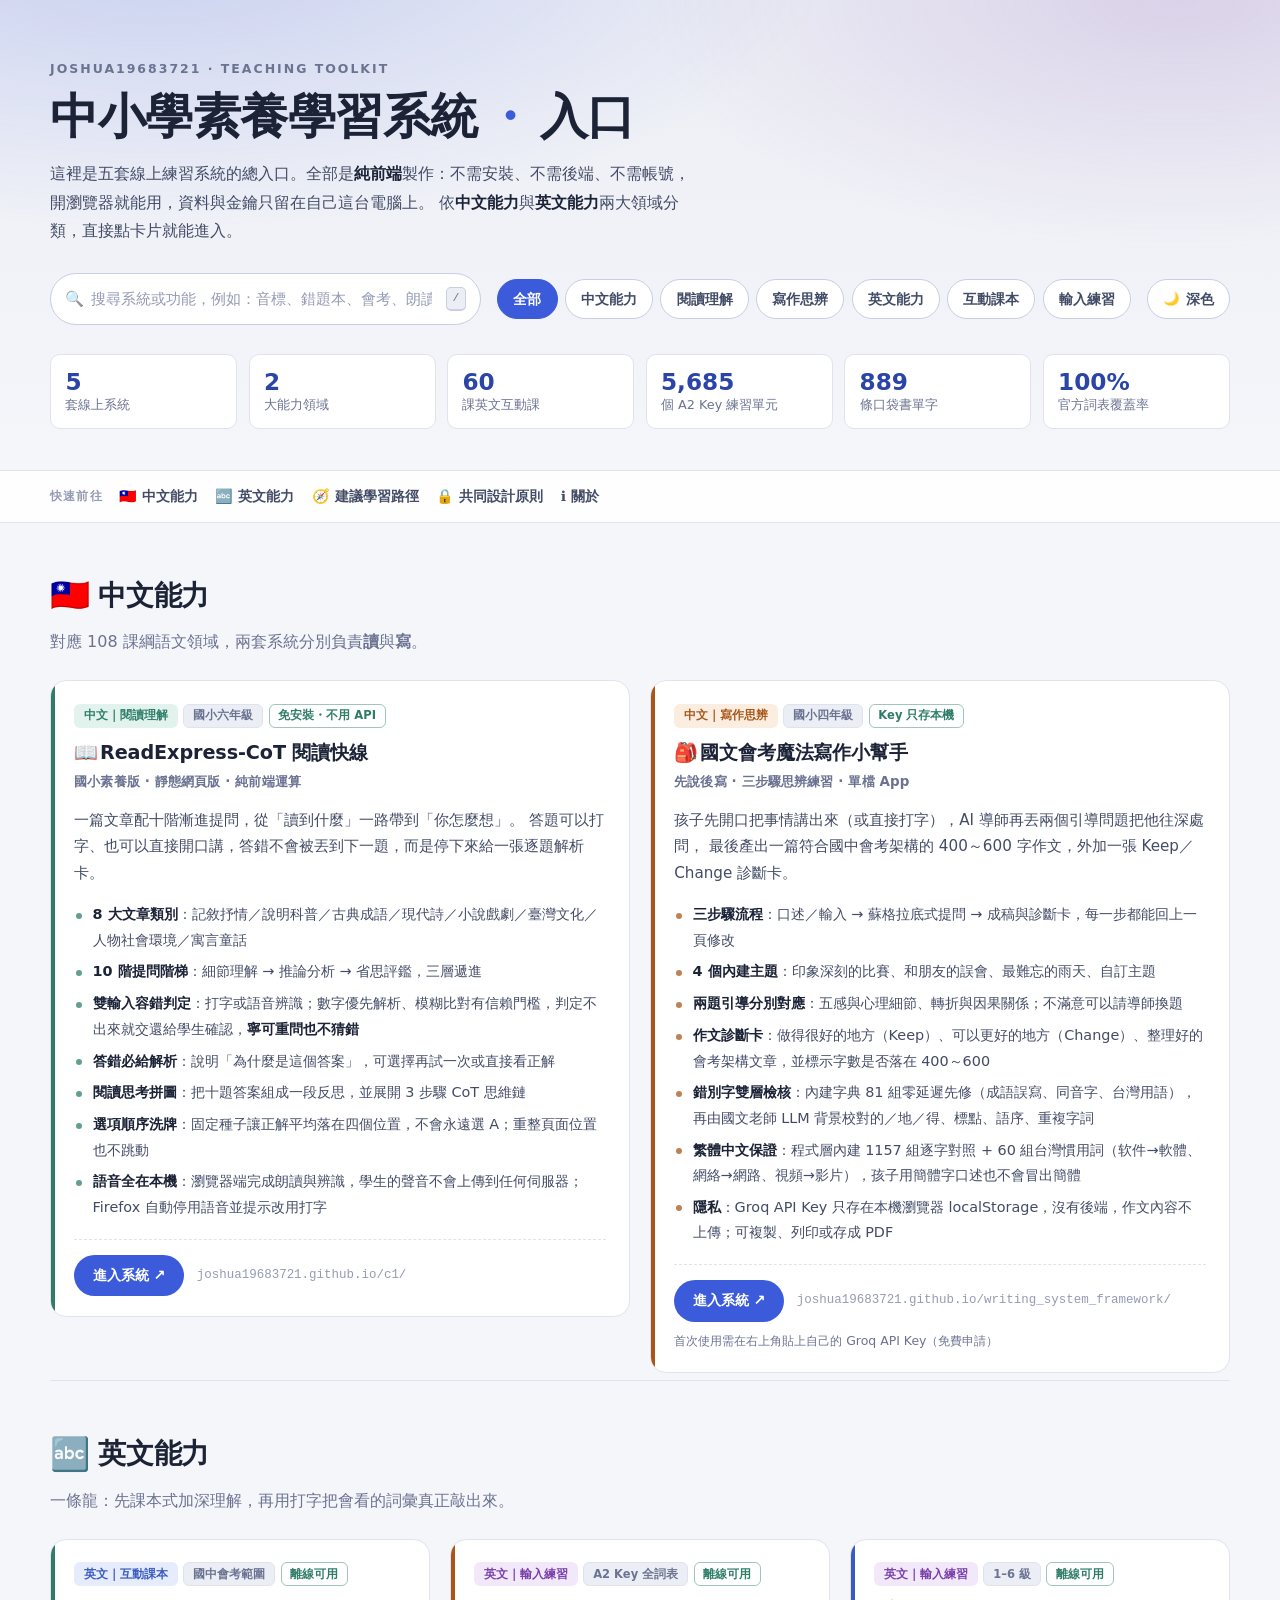
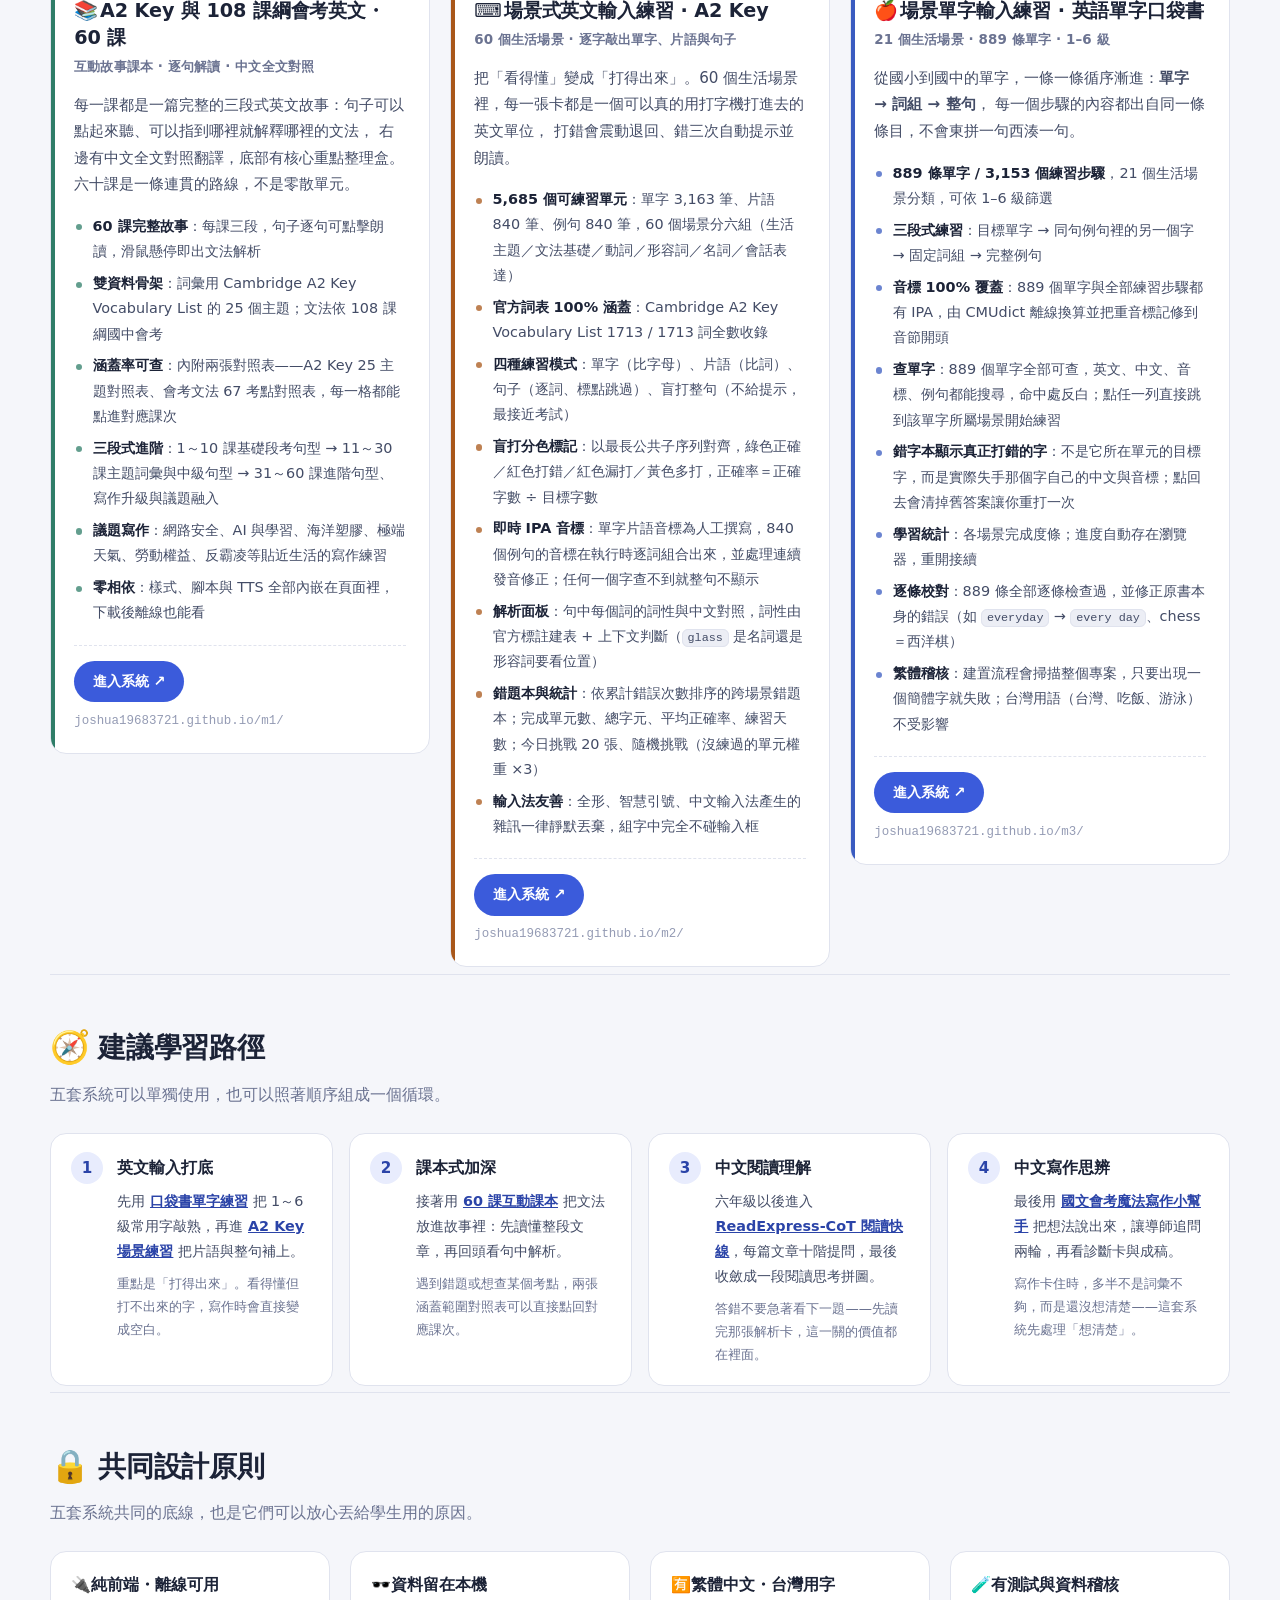
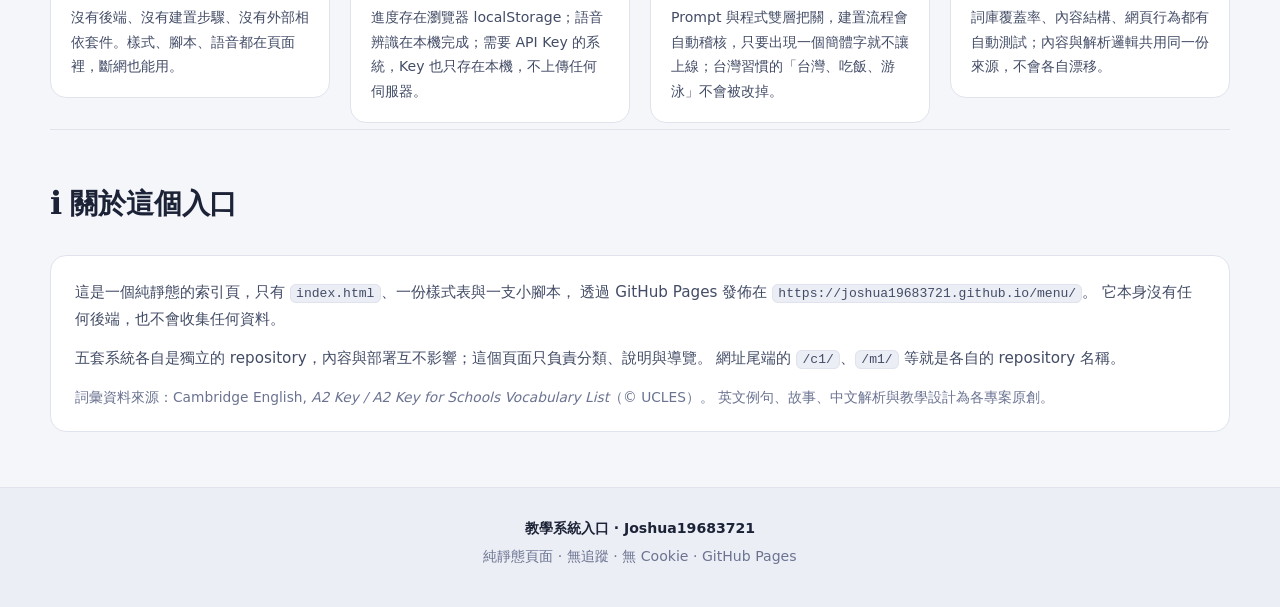
==== index.html @ 11053e5a "feat: 教學系統入口網站 把五套線上練習系統分門別類收進一個純靜態入口頁：  - 中文能力：ReadExpress-CoT 閱讀快線（c1）、國文會考魔法寫作小幫手（writing_system_" ====
<!doctype html>
<html lang="zh-Hant">
<head>
<meta charset="utf-8">
<meta name="viewport" content="width=device-width, initial-scale=1">
<title>教學系統入口｜中文閱讀・寫作・英文學習</title>
<meta name="description" content="中小學素養學習系統入口網站：收錄 5 套可直接使用的線上練習系統，分為中文能力（閱讀理解、寫作思辨）與英文能力（互動課本、輸入練習）兩大領域。">
<meta name="theme-color" content="#1f2a44">
<meta property="og:type" content="website">
<meta property="og:title" content="教學系統入口｜中文閱讀・寫作・英文學習">
<meta property="og:description" content="5 套純前端、可離線使用的中小學線上練習系統，分門別類整理於此。">
<link rel="icon" href="data:image/svg+xml,%3Csvg xmlns='http://www.w3.org/2000/svg' viewBox='0 0 100 100'%3E%3Ctext y='.9em' font-size='90'%3E%F0%9F%97%BE%EF%B8%8F%3C/text%3E%3C/svg%3E">
<link rel="stylesheet" href="assets/css/app.css">
<script>
  // 先套用配色，避免整頁載入時閃一下另一套色。
  // 網址帶 ?theme=light / ?theme=dark 優先（投影機等固定場合很好用），
  // 否則用使用者上次在這頁按下的選擇，再否則交給系統設定。
  try {
    var q = new URLSearchParams(location.search).get('theme');
    var saved = localStorage.getItem('menu-theme');
    if (q === 'light' || q === 'dark') document.documentElement.dataset.theme = q;
    else if (saved === 'light' || saved === 'dark') document.documentElement.dataset.theme = saved;
  } catch (e) { /* localStorage 被停用就交給系統設定 */ }
</script>
</head>
<body>
<a class="skip-link" href="#main">跳到主要內容</a>

<header class="hero">
  <div class="wrap">
    <p class="eyebrow">Joshua19683721 · Teaching Toolkit</p>
    <h1>中小學素養學習系統<span class="dot">・</span>入口</h1>
    <p class="lede">
      這裡是五套線上練習系統的總入口。全部是<b>純前端</b>製作：不需安裝、不需後端、不需帳號，
      開瀏覽器就能用，資料與金鑰只留在自己這台電腦上。
      依<b>中文能力</b>與<b>英文能力</b>兩大領域分類，直接點卡片就能進入。
    </p>

    <div class="toolbar">
      <div class="search">
        <span class="search-icon" aria-hidden="true">🔍</span>
        <input id="search" type="search" autocomplete="off" spellcheck="false"
               placeholder="搜尋系統或功能，例如：音標、錯題本、會考、朗讀、寫作…"
               aria-label="搜尋系統或功能">
        <kbd>/</kbd>
      </div>
      <div class="chips" id="chips" role="group" aria-label="分類篩選">
        <button class="chip is-active" data-filter="all">全部</button>
        <button class="chip" data-filter="中文">中文能力</button>
        <button class="chip" data-filter="閱讀">閱讀理解</button>
        <button class="chip" data-filter="寫作">寫作思辨</button>
        <button class="chip" data-filter="英文">英文能力</button>
        <button class="chip" data-filter="課本">互動課本</button>
        <button class="chip" data-filter="打字">輸入練習</button>
      </div>
      <button id="theme-toggle" class="theme-toggle" type="button" title="切換淺色／深色">
        <span class="theme-icon" aria-hidden="true">☀️</span><span class="theme-label">淺色</span>
      </button>
    </div>

    <ul class="stats">
      <li><b>5</b><span>套線上系統</span></li>
      <li><b>2</b><span>大能力領域</span></li>
      <li><b>60</b><span>課英文互動課</span></li>
      <li><b>5,685</b><span>個 A2 Key 練習單元</span></li>
      <li><b>889</b><span>條口袋書單字</span></li>
      <li><b>100%</b><span>官方詞表覆蓋率</span></li>
    </ul>
  </div>
</header>

<nav class="quicknav" aria-label="快速導覽">
  <div class="wrap">
    <span class="quicknav-label">快速前往</span>
    <a href="#cat-zh">🇹🇼 中文能力</a>
    <a href="#cat-en">🔤 英文能力</a>
    <a href="#path">🧭 建議學習路徑</a>
    <a href="#common">🔒 共同設計原則</a>
    <a href="#about">ℹ️ 關於</a>
  </div>
</nav>

<main id="main" class="wrap">

  <p class="empty" id="empty" hidden>找不到符合「<span id="emptyTerm"></span>」的系統，換個關鍵字試試看。</p>

  <!-- ============ 中文能力 ============ -->
  <section class="category" id="cat-zh">
    <header class="category-head">
      <h2><span class="cat-icon" aria-hidden="true">🇹🇼</span>中文能力</h2>
      <p>對應 108 課綱語文領域，兩套系統分別負責<b>讀</b>與<b>寫</b>。</p>
    </header>

    <div class="grid grid--2">

      <article class="card" data-tags="中文 閱讀 理解 國小 六年級 素養 cot 思維鏈 語音 朗讀 解析 題庫">
        <div class="card-badges">
          <span class="badge badge-a">中文｜閱讀理解</span>
          <span class="badge">國小六年級</span>
          <span class="badge badge-ok">免安裝・不用 API</span>
        </div>
        <h3><span class="emoji" aria-hidden="true">📖</span>ReadExpress-CoT 閱讀快線</h3>
        <p class="card-sub">國小素養版 · 靜態網頁版 · 純前端運算</p>
        <p class="card-desc">
          一篇文章配十階漸進提問，從「讀到什麼」一路帶到「你怎麼想」。
          答題可以打字、也可以直接開口講，答錯不會被丟到下一題，而是停下來給一張逐題解析卡。
        </p>
        <ul class="features">
          <li><b>8 大文章類別</b>：記敘抒情／說明科普／古典成語／現代詩／小說戲劇／臺灣文化／人物社會環境／寓言童話</li>
          <li><b>10 階提問階梯</b>：細節理解 → 推論分析 → 省思評鑑，三層遞進</li>
          <li><b>雙輸入容錯判定</b>：打字或語音辨識；數字優先解析、模糊比對有信賴門檻，判定不出來就交還給學生確認，<b>寧可重問也不猜錯</b></li>
          <li><b>答錯必給解析</b>：說明「為什麼是這個答案」，可選擇再試一次或直接看正解</li>
          <li><b>閱讀思考拼圖</b>：把十題答案組成一段反思，並展開 3 步驟 CoT 思維鏈</li>
          <li><b>選項順序洗牌</b>：固定種子讓正解平均落在四個位置，不會永遠選 A；重整頁面位置也不跳動</li>
          <li><b>語音全在本機</b>：瀏覽器端完成朗讀與辨識，學生的聲音不會上傳到任何伺服器；Firefox 自動停用語音並提示改用打字</li>
        </ul>
        <div class="card-foot">
          <a class="btn" href="https://joshua19683721.github.io/c1/" target="_blank" rel="noopener noreferrer">進入系統 ↗</a>
          <code class="url">joshua19683721.github.io/c1/</code>
        </div>
      </article>

      <article class="card" data-tags="中文 寫作 作文 思辨 口述 會考 國小 四年級 llm groq 錯別字 繁體 隱私">
        <div class="card-badges">
          <span class="badge badge-b">中文｜寫作思辨</span>
          <span class="badge">國小四年級</span>
          <span class="badge badge-ok">Key 只存本機</span>
        </div>
        <h3><span class="emoji" aria-hidden="true">🎒</span>國文會考魔法寫作小幫手</h3>
        <p class="card-sub">先說後寫 · 三步驟思辨練習 · 單檔 App</p>
        <p class="card-desc">
          孩子先開口把事情講出來（或直接打字），AI 導師再丟兩個引導問題把他往深處問，
          最後產出一篇符合國中會考架構的 400～600 字作文，外加一張 Keep／Change 診斷卡。
        </p>
        <ul class="features">
          <li><b>三步驟流程</b>：口述／輸入 → 蘇格拉底式提問 → 成稿與診斷卡，每一步都能回上一頁修改</li>
          <li><b>4 個內建主題</b>：印象深刻的比賽、和朋友的誤會、最難忘的雨天、自訂主題</li>
          <li><b>兩題引導分別對應</b>：五感與心理細節、轉折與因果關係；不滿意可以請導師換題</li>
          <li><b>作文診斷卡</b>：做得很好的地方（Keep）、可以更好的地方（Change）、整理好的會考架構文章，並標示字數是否落在 400～600</li>
          <li><b>錯別字雙層檢核</b>：內建字典 81 組零延遲先修（成語誤寫、同音字、台灣用語），再由國文老師 LLM 背景校對的／地／得、標點、語序、重複字詞</li>
          <li data-audit="skip"><b>繁體中文保證</b>：程式層內建 1157 組逐字對照 + 60 組台灣慣用詞（软件→軟體、網絡→網路、視頻→影片），孩子用簡體字口述也不會冒出簡體</li>
          <li><b>隱私</b>：Groq API Key 只存在本機瀏覽器 localStorage，沒有後端，作文內容不上傳；可複製、列印或存成 PDF</li>
        </ul>
        <div class="card-foot">
          <a class="btn" href="https://joshua19683721.github.io/writing_system_framework/" target="_blank" rel="noopener noreferrer">進入系統 ↗</a>
          <code class="url">joshua19683721.github.io/writing_system_framework/</code>
          <span class="note">首次使用需在右上角貼上自己的 Groq API Key（免費申請）</span>
        </div>
      </article>

    </div>
  </section>

  <!-- ============ 英文能力 ============ -->
  <section class="category" id="cat-en">
    <header class="category-head">
      <h2><span class="cat-icon" aria-hidden="true">🔤</span>英文能力</h2>
      <p>一條龍：先課本式加深理解，再用打字把會看的詞彙真正敲出來。</p>
    </header>

    <div class="grid">

      <article class="card" data-tags="英文 閱讀 課本 教學 互動 a2 key 會考 108課綱 朗讀 翻譯 文法 故事">
        <div class="card-badges">
          <span class="badge badge-c">英文｜互動課本</span>
          <span class="badge">國中會考範圍</span>
          <span class="badge badge-ok">離線可用</span>
        </div>
        <h3><span class="emoji" aria-hidden="true">📚</span>A2 Key 與 108 課綱會考英文・60 課</h3>
        <p class="card-sub">互動故事課本 · 逐句解讀 · 中文全文對照</p>
        <p class="card-desc">
          每一課都是一篇完整的三段式英文故事：句子可以點起來聽、可以指到哪裡就解釋哪裡的文法，
          右邊有中文全文對照翻譯，底部有核心重點整理盒。六十課是一條連貫的路線，不是零散單元。
        </p>
        <ul class="features">
          <li><b>60 課完整故事</b>：每課三段，句子逐句可點擊朗讀，滑鼠懸停即出文法解析</li>
          <li><b>雙資料骨架</b>：詞彙用 Cambridge A2 Key Vocabulary List 的 25 個主題；文法依 108 課綱國中會考</li>
          <li><b>涵蓋率可查</b>：內附兩張對照表——A2 Key 25 主題對照表、會考文法 67 考點對照表，每一格都能點進對應課次</li>
          <li><b>三段式進階</b>：1～10 課基礎段考句型 → 11～30 課主題詞彙與中級句型 → 31～60 課進階句型、寫作升級與議題融入</li>
          <li><b>議題寫作</b>：網路安全、AI 與學習、海洋塑膠、極端天氣、勞動權益、反霸凌等貼近生活的寫作練習</li>
          <li><b>零相依</b>：樣式、腳本與 TTS 全部內嵌在頁面裡，下載後離線也能看</li>
        </ul>
        <div class="card-foot">
          <a class="btn" href="https://joshua19683721.github.io/m1/" target="_blank" rel="noopener noreferrer">進入系統 ↗</a>
          <code class="url">joshua19683721.github.io/m1/</code>
        </div>
      </article>

      <article class="card" data-tags="英文 打字 輸入 練習 單字 片語 例句 盲打 a2 key 音標 詞性 錯題本 隨機">
        <div class="card-badges">
          <span class="badge badge-d">英文｜輸入練習</span>
          <span class="badge">A2 Key 全詞表</span>
          <span class="badge badge-ok">離線可用</span>
        </div>
        <h3><span class="emoji" aria-hidden="true">⌨️</span>場景式英文輸入練習 · A2 Key</h3>
        <p class="card-sub">60 個生活場景 · 逐字敲出單字、片語與句子</p>
        <p class="card-desc">
          把「看得懂」變成「打得出來」。60 個生活場景裡，每一張卡都是一個可以真的用打字機打進去的英文單位，
          打錯會震動退回、錯三次自動提示並朗讀。
        </p>
        <ul class="features">
          <li><b>5,685 個可練習單元</b>：單字 3,163 筆、片語 840 筆、例句 840 筆，60 個場景分六組（生活主題／文法基礎／動詞／形容詞／名詞／會話表達）</li>
          <li><b>官方詞表 100% 涵蓋</b>：Cambridge A2 Key Vocabulary List 1713 / 1713 詞全數收錄</li>
          <li><b>四種練習模式</b>：單字（比字母）、片語（比詞）、句子（逐詞、標點跳過）、盲打整句（不給提示，最接近考試）</li>
          <li><b>盲打分色標記</b>：以最長公共子序列對齊，綠色正確／紅色打錯／紅色漏打／黃色多打，正確率＝正確字數 ÷ 目標字數</li>
          <li><b>即時 IPA 音標</b>：單字片語音標為人工撰寫，840 個例句的音標在執行時逐詞組合出來，並處理連續發音修正；任何一個字查不到就整句不顯示</li>
          <li><b>解析面板</b>：句中每個詞的詞性與中文對照，詞性由官方標註建表 + 上下文判斷（<code>glass</code> 是名詞還是形容詞要看位置）</li>
          <li><b>錯題本與統計</b>：依累計錯誤次數排序的跨場景錯題本；完成單元數、總字元、平均正確率、練習天數；今日挑戰 20 張、隨機挑戰（沒練過的單元權重 ×3）</li>
          <li><b>輸入法友善</b>：全形、智慧引號、中文輸入法產生的雜訊一律靜默丟棄，組字中完全不碰輸入框</li>
        </ul>
        <div class="card-foot">
          <a class="btn" href="https://joshua19683721.github.io/m2/" target="_blank" rel="noopener noreferrer">進入系統 ↗</a>
          <code class="url">joshua19683721.github.io/m2/</code>
        </div>
      </article>

      <article class="card" data-tags="英文 打字 輸入 練習 單字 詞組 整句 口袋書 等級 音標 查單字 錯字本 統計">
        <div class="card-badges">
          <span class="badge badge-d">英文｜輸入練習</span>
          <span class="badge">1–6 級</span>
          <span class="badge badge-ok">離線可用</span>
        </div>
        <h3><span class="emoji" aria-hidden="true">🍎</span>場景單字輸入練習 · 英語單字口袋書</h3>
        <p class="card-sub">21 個生活場景 · 889 條單字 · 1–6 級</p>
        <p class="card-desc">
          從國小到國中的單字，一條一條循序漸進：<b>單字 → 詞組 → 整句</b>，
          每一個步驟的內容都出自同一條條目，不會東拼一句西湊一句。
        </p>
        <ul class="features">
          <li><b>889 條單字 / 3,153 個練習步驟</b>，21 個生活場景分類，可依 1–6 級篩選</li>
          <li><b>三段式練習</b>：目標單字 → 同句例句裡的另一個字 → 固定詞組 → 完整例句</li>
          <li><b>音標 100% 覆蓋</b>：889 個單字與全部練習步驟都有 IPA，由 CMUdict 離線換算並把重音標記修到音節開頭</li>
          <li><b>查單字</b>：889 個單字全部可查，英文、中文、音標、例句都能搜尋，命中處反白；點任一列直接跳到該單字所屬場景開始練習</li>
          <li><b>錯字本顯示真正打錯的字</b>：不是它所在單元的目標字，而是實際失手那個字自己的中文與音標；點回去會清掉舊答案讓你重打一次</li>
          <li><b>學習統計</b>：各場景完成度條；進度自動存在瀏覽器，重開接續</li>
          <li><b>逐條校對</b>：889 條全部逐條檢查過，並修正原書本身的錯誤（如 <code>everyday</code> → <code>every day</code>、chess＝西洋棋）</li>
          <li><b>繁體稽核</b>：建置流程會掃描整個專案，只要出現一個簡體字就失敗；台灣用語（台灣、吃飯、游泳）不受影響</li>
        </ul>
        <div class="card-foot">
          <a class="btn" href="https://joshua19683721.github.io/m3/" target="_blank" rel="noopener noreferrer">進入系統 ↗</a>
          <code class="url">joshua19683721.github.io/m3/</code>
        </div>
      </article>

    </div>
  </section>

  <!-- ============ 學習路徑 ============ -->
  <section class="category" id="path">
    <header class="category-head">
      <h2><span class="cat-icon" aria-hidden="true">🧭</span>建議學習路徑</h2>
      <p>五套系統可以單獨使用，也可以照著順序組成一個循環。</p>
    </header>

    <ol class="path">
      <li>
        <span class="step-no">1</span>
        <div>
          <h3>英文輸入打底</h3>
          <p>先用 <a href="https://joshua19683721.github.io/m3/" target="_blank" rel="noopener noreferrer">口袋書單字練習</a> 把 1～6 級常用字敲熟，再進 <a href="https://joshua19683721.github.io/m2/" target="_blank" rel="noopener noreferrer">A2 Key 場景練習</a> 把片語與整句補上。</p>
          <p class="path-note">重點是「打得出來」。看得懂但打不出來的字，寫作時會直接變成空白。</p>
        </div>
      </li>
      <li>
        <span class="step-no">2</span>
        <div>
          <h3>課本式加深</h3>
          <p>接著用 <a href="https://joshua19683721.github.io/m1/" target="_blank" rel="noopener noreferrer">60 課互動課本</a> 把文法放進故事裡：先讀懂整段文章，再回頭看句中解析。</p>
          <p class="path-note">遇到錯題或想查某個考點，兩張涵蓋範圍對照表可以直接點回對應課次。</p>
        </div>
      </li>
      <li>
        <span class="step-no">3</span>
        <div>
          <h3>中文閱讀理解</h3>
          <p>六年級以後進入 <a href="https://joshua19683721.github.io/c1/" target="_blank" rel="noopener noreferrer">ReadExpress-CoT 閱讀快線</a>，每篇文章十階提問，最後收斂成一段閱讀思考拼圖。</p>
          <p class="path-note">答錯不要急著看下一題——先讀完那張解析卡，這一關的價值都在裡面。</p>
        </div>
      </li>
      <li>
        <span class="step-no">4</span>
        <div>
          <h3>中文寫作思辨</h3>
          <p>最後用 <a href="https://joshua19683721.github.io/writing_system_framework/" target="_blank" rel="noopener noreferrer">國文會考魔法寫作小幫手</a> 把想法說出來，讓導師追問兩輪，再看診斷卡與成稿。</p>
          <p class="path-note">寫作卡住時，多半不是詞彙不夠，而是還沒想清楚——這套系統先處理「想清楚」。</p>
        </div>
      </li>
    </ol>
  </section>

  <!-- ============ 共同原則 ============ -->
  <section class="category" id="common">
    <header class="category-head">
      <h2><span class="cat-icon" aria-hidden="true">🔒</span>共同設計原則</h2>
      <p>五套系統共同的底線，也是它們可以放心丟給學生用的原因。</p>
    </header>

    <div class="grid grid-principles">
      <div class="principle">
        <h3><span class="emoji" aria-hidden="true">🔌</span>純前端・離線可用</h3>
        <p>沒有後端、沒有建置步驟、沒有外部相依套件。樣式、腳本、語音都在頁面裡，斷網也能用。</p>
      </div>
      <div class="principle">
        <h3><span class="emoji" aria-hidden="true">🕶️</span>資料留在本機</h3>
        <p>進度存在瀏覽器 localStorage；語音辨識在本機完成；需要 API Key 的系統，Key 也只存在本機，不上傳任何伺服器。</p>
      </div>
      <div class="principle">
        <h3><span class="emoji" aria-hidden="true">🈶</span>繁體中文・台灣用字</h3>
        <p>Prompt 與程式雙層把關，建置流程會自動稽核，只要出現一個簡體字就不讓上線；台灣習慣的「台灣、吃飯、游泳」不會被改掉。</p>
      </div>
      <div class="principle">
        <h3><span class="emoji" aria-hidden="true">🧪</span>有測試與資料稽核</h3>
        <p>詞庫覆蓋率、內容結構、網頁行為都有自動測試；內容與解析邏輯共用同一份來源，不會各自漂移。</p>
      </div>
    </div>
  </section>

  <!-- ============ 關於 ============ -->
  <section class="category" id="about">
    <header class="category-head">
      <h2><span class="cat-icon" aria-hidden="true">ℹ️</span>關於這個入口</h2>
    </header>
    <div class="about">
      <p>
        這是一個純靜態的索引頁，只有 <code>index.html</code>、一份樣式表與一支小腳本，
        透過 GitHub Pages 發佈在 <code>https://joshua19683721.github.io/menu/</code>。
        它本身沒有任何後端，也不會收集任何資料。
      </p>
      <p>
        五套系統各自是獨立的 repository，內容與部署互不影響；這個頁面只負責分類、說明與導覽。
        網址尾端的 <code>/c1/</code>、<code>/m1/</code> 等就是各自的 repository 名稱。
      </p>
      <p class="muted">
        詞彙資料來源：Cambridge English, <i>A2 Key / A2 Key for Schools Vocabulary List</i>（© UCLES）。
        英文例句、故事、中文解析與教學設計為各專案原創。
      </p>
    </div>
  </section>

</main>

<footer class="site-foot">
  <div class="wrap">
    <p>教學系統入口 · Joshua19683721</p>
    <p class="muted">純靜態頁面 · 無追蹤 · 無 Cookie · GitHub Pages</p>
  </div>
</footer>

<script src="assets/js/app.js"></script>
</body>
</html>
---- assets/css/app.css ----
/* ==========================================================================
   教學系統入口 — 樣式表
   設計原則：純前端、零相依、深淺色自動適應（可手動覆寫）、鍵盤可操作

   色票一律用 light-dark() 寫成一份，隨 color-scheme 自動切換；
   <html data-theme="light|dark"> 可以強制指定，不會出現兩份色票要同步的問題。
   ========================================================================== */

:root {
  color-scheme: light dark;

  --bg:            light-dark(#f5f6fa, #12141c);
  --bg-soft:       light-dark(#eceef5, #191c26);
  --surface:       light-dark(#ffffff, #1b1f2b);
  --surface-2:     light-dark(#fafbfe, #212634);
  --border:        light-dark(#e0e3ee, #2c3140);
  --border-strong: light-dark(#c9cee0, #3d4457);

  --ink:        light-dark(#1c2337, #e8eaf2);
  --ink-2:      light-dark(#434c66, #bcc2d4);
  --ink-3:      light-dark(#6b7391, #949cb4);
  --ink-4:      light-dark(#949bb4, #737b93);

  --accent:      light-dark(#3b5bdb, #7f97ff);
  --accent-soft: light-dark(#e8ecfd, #232a44);
  --accent-ink:  light-dark(#2b44a8, #a8b9ff);

  --a-zh-read:    light-dark(#2f7d68, #6dc4a8);
  --a-zh-read-bg: light-dark(#e2f3ed, #17302a);
  --a-zh-write:    light-dark(#a8571a, #e0a066);
  --a-zh-write-bg: light-dark(#fbeee0, #33251a);
  --a-en-read:    light-dark(#3a5bc0, #8fa9f5);
  --a-en-read-bg: light-dark(#e6ecfb, #1c2540);
  --a-en-type:    light-dark(#7a3fa8, #c39ae8);
  --a-en-type-bg: light-dark(#f1e9fa, #2a1f38);

  --radius:    16px;
  --radius-sm: 10px;
  --shadow:    light-dark(
    0 1px 2px rgba(24, 32, 56, .05), 0 8px 24px -12px rgba(24, 32, 56, .18),
    0 1px 2px rgba(0, 0, 0, .3), 0 8px 24px -12px rgba(0, 0, 0, .6)
  );
  --shadow-lg: light-dark(
    0 2px 4px rgba(24, 32, 56, .06), 0 20px 48px -20px rgba(24, 32, 56, .26),
    0 2px 4px rgba(0, 0, 0, .35), 0 20px 48px -20px rgba(0, 0, 0, .7)
  );

  --font: "Noto Sans TC", "PingFang TC", "Microsoft JhengHei", "Heiti TC",
          system-ui, -apple-system, "Segoe UI", Roboto, sans-serif;
  --font-mono: "JetBrains Mono", "SFMono-Regular", Consolas, "Courier New", monospace;

  --wrap: 1180px;
}

/* 使用者在頁面上明確選了配色時，以選擇為準 */
:root[data-theme="light"] { color-scheme: light; }
:root[data-theme="dark"]  { color-scheme: dark; }


* { box-sizing: border-box; }

html { scroll-behavior: smooth; scroll-padding-top: 76px; }

@media (prefers-reduced-motion: reduce) {
  html { scroll-behavior: auto; }
  * { animation-duration: .01ms !important; transition-duration: .01ms !important; }
}

body {
  margin: 0;
  font-family: var(--font);
  font-size: 16px;
  line-height: 1.75;
  color: var(--ink);
  background: var(--bg);
  -webkit-font-smoothing: antialiased;
  text-rendering: optimizeLegibility;
}

.wrap { width: min(100% - 2.5rem, var(--wrap)); margin-inline: auto; }

a { color: var(--accent-ink); }

code {
  font-family: var(--font-mono);
  font-size: .86em;
  background: var(--bg-soft);
  border: 1px solid var(--border);
  border-radius: 6px;
  padding: .1em .4em;
}

/* ---------- skip link ---------- */
.skip-link {
  position: absolute; left: -9999px; top: 0; z-index: 100;
  background: var(--accent); color: #fff; padding: .7rem 1.1rem;
  border-radius: 0 0 var(--radius-sm) 0; font-weight: 700;
}
.skip-link:focus { left: 0; }

/* ---------- hero ---------- */
.hero {
  background:
    radial-gradient(1100px 460px at 12% -12%, rgba(59, 91, 219, .20), transparent 62%),
    radial-gradient(900px 420px at 92% 0%, rgba(122, 63, 168, .16), transparent 60%),
    linear-gradient(180deg, var(--bg-soft), var(--bg));
  border-bottom: 1px solid var(--border);
  padding: 3.6rem 0 2.6rem;
}

.eyebrow {
  margin: 0 0 .5rem;
  font-size: .78rem;
  letter-spacing: .16em;
  text-transform: uppercase;
  color: var(--ink-3);
  font-weight: 700;
}

.hero h1 {
  margin: 0 0 .9rem;
  font-size: clamp(1.85rem, 4.6vw, 3rem);
  line-height: 1.22;
  letter-spacing: -.01em;
  font-weight: 800;
}
.hero h1 .dot { color: var(--accent); padding-inline: .15em; }

.lede {
  margin: 0 0 1.7rem;
  max-width: 62ch;
  color: var(--ink-2);
  font-size: 1.02rem;
}
.lede b { color: var(--ink); font-weight: 700; }

/* ---------- toolbar ---------- */
.toolbar {
  display: flex;
  flex-wrap: wrap;
  gap: .8rem 1rem;
  align-items: center;
  margin-bottom: 1.8rem;
}

.search {
  position: relative;
  flex: 1 1 320px;
  display: flex;
  align-items: center;
  background: var(--surface);
  border: 1px solid var(--border-strong);
  border-radius: 999px;
  padding: .1rem .9rem .1rem 2.5rem;
  box-shadow: var(--shadow);
  transition: border-color .15s ease, box-shadow .15s ease;
}
.search:focus-within {
  border-color: var(--accent);
  box-shadow: 0 0 0 3px var(--accent-soft);
}
.search-icon {
  position: absolute; left: .9rem; font-size: .95rem; opacity: .65; pointer-events: none;
}
.search input {
  flex: 1;
  border: 0; outline: 0; background: none;
  font: inherit; font-size: .95rem; color: var(--ink);
  padding: .62rem 0;
  min-width: 0;
}
.search input::placeholder { color: var(--ink-4); }
.search input::-webkit-search-cancel-button { cursor: pointer; }
.search kbd {
  font-family: var(--font-mono);
  font-size: .72rem;
  color: var(--ink-3);
  border: 1px solid var(--border-strong);
  border-bottom-width: 2px;
  border-radius: 5px;
  padding: 0 .35rem;
  background: var(--bg-soft);
}

.chips { display: flex; flex-wrap: wrap; gap: .45rem; }
.chip {
  font: inherit;
  font-size: .87rem;
  font-weight: 600;
  color: var(--ink-2);
  background: var(--surface);
  border: 1px solid var(--border-strong);
  border-radius: 999px;
  padding: .42rem .95rem;
  cursor: pointer;
  transition: background .15s ease, color .15s ease, border-color .15s ease;
}
.chip:hover { border-color: var(--accent); color: var(--accent-ink); }
.chip.is-active {
  background: var(--accent); border-color: var(--accent); color: #fff;
}

/* ---------- theme toggle ---------- */
.theme-toggle {
  flex: none;
  display: inline-flex;
  align-items: center;
  gap: .35rem;
  font: inherit;
  font-size: .87rem;
  font-weight: 600;
  color: var(--ink-2);
  background: var(--surface);
  border: 1px solid var(--border-strong);
  border-radius: 999px;
  padding: .42rem .95rem;
  cursor: pointer;
  transition: border-color .15s ease, color .15s ease;
}
.theme-toggle:hover { border-color: var(--accent); color: var(--accent-ink); }
.theme-icon { font-size: .95em; line-height: 1; }
@media (max-width: 640px) { .theme-label { display: none; } .theme-toggle { padding: .42rem .7rem; } }

/* ---------- stats ---------- */
.stats {
  list-style: none;
  margin: 0; padding: 0;
  display: grid;
  grid-template-columns: repeat(auto-fit, minmax(112px, 1fr));
  gap: .7rem;
}
.stats li {
  background: var(--surface);
  border: 1px solid var(--border);
  border-radius: var(--radius-sm);
  padding: .8rem .9rem;
  box-shadow: var(--shadow);
}
.stats b {
  display: block;
  font-size: 1.45rem;
  line-height: 1.25;
  color: var(--accent-ink);
  font-variant-numeric: tabular-nums;
}
.stats span {
  display: block;
  font-size: .8rem;
  color: var(--ink-3);
  line-height: 1.45;
}

/* ---------- quick nav ---------- */
.quicknav {
  position: sticky; top: 0; z-index: 20;
  background: color-mix(in srgb, var(--surface) 88%, transparent);
  backdrop-filter: saturate(160%) blur(10px);
  border-bottom: 1px solid var(--border);
}
.quicknav .wrap {
  display: flex; flex-wrap: wrap; align-items: center; gap: .35rem .9rem;
  padding: .6rem 0;
}
.quicknav-label {
  font-size: .76rem; font-weight: 700; letter-spacing: .1em;
  color: var(--ink-4); text-transform: uppercase;
}
.quicknav a {
  font-size: .88rem; font-weight: 600; text-decoration: none;
  color: var(--ink-2); padding: .2rem .1rem; border-radius: 6px;
}
.quicknav a:hover { color: var(--accent-ink); }

/* ---------- sections ---------- */
.category { padding: 2.8rem 0 .4rem; }
.category + .category { border-top: 1px solid var(--border); }

.category-head { margin-bottom: 1.5rem; }
.category-head h2 {
  margin: 0 0 .3rem;
  font-size: clamp(1.35rem, 3vw, 1.75rem);
  font-weight: 800;
  letter-spacing: -.005em;
  display: flex; align-items: center; gap: .5rem;
}
.cat-icon { font-size: 1.15em; }
.category-head p { margin: 0; color: var(--ink-3); max-width: 70ch; }

/* ---------- card grid ---------- */
.grid {
  display: grid;
  grid-template-columns: repeat(auto-fill, minmax(360px, 1fr));
  gap: 1.25rem;
  align-items: start;
}

/* 只有兩張卡片的區塊：撐滿整列，不留右邊半截空白 */
.grid--2 { grid-template-columns: repeat(auto-fit, minmax(460px, 1fr)); }

.card {
  background: var(--surface);
  border: 1px solid var(--border);
  border-radius: var(--radius);
  padding: 1.4rem 1.45rem 1.25rem;
  box-shadow: var(--shadow);
  display: flex;
  flex-direction: column;
  transition: transform .16s ease, box-shadow .16s ease, border-color .16s ease;
  position: relative;
  overflow: hidden;
}
.card::before {
  content: "";
  position: absolute; inset: 0 auto 0 0;
  width: 4px;
  background: var(--card-accent, var(--border-strong));
}
.card:hover {
  transform: translateY(-2px);
  box-shadow: var(--shadow-lg);
  border-color: var(--border-strong);
}
.card.is-hidden { display: none; }

.card h3 {
  margin: .75rem 0 .2rem;
  font-size: 1.2rem;
  font-weight: 800;
  line-height: 1.4;
  letter-spacing: -.005em;
}
.card h3 .emoji { margin-right: .1em; }
.card-sub {
  margin: 0 0 .8rem;
  font-size: .84rem;
  color: var(--ink-3);
  font-weight: 600;
  letter-spacing: .01em;
}
.card-desc {
  margin: 0 0 1rem;
  color: var(--ink-2);
  font-size: .95rem;
}

/* ---------- badges ---------- */
.card-badges { display: flex; flex-wrap: wrap; gap: .35rem; }
.badge {
  font-size: .72rem;
  font-weight: 700;
  line-height: 1.5;
  padding: .16rem .55rem;
  border-radius: 6px;
  background: var(--bg-soft);
  color: var(--ink-3);
  border: 1px solid var(--border);
  white-space: nowrap;
}
.badge-a { background: var(--a-zh-read-bg);  color: var(--a-zh-read);  border-color: transparent; }
.badge-b { background: var(--a-zh-write-bg); color: var(--a-zh-write); border-color: transparent; }
.badge-c { background: var(--a-en-read-bg);  color: var(--a-en-read);  border-color: transparent; }
.badge-d { background: var(--a-en-type-bg);  color: var(--a-en-type);  border-color: transparent; }
.badge-ok {
  background: transparent;
  border-color: color-mix(in srgb, var(--a-zh-read) 45%, transparent);
  color: var(--a-zh-read);
}

/* ---------- feature list ---------- */
.features {
  list-style: none;
  margin: 0 0 1.2rem;
  padding: 0;
  display: grid;
  gap: .42rem;
  font-size: .9rem;
  color: var(--ink-2);
}
.features li {
  position: relative;
  padding-left: 1.15rem;
}
.features li::before {
  content: "";
  position: absolute;
  left: .12rem; top: .72em;
  width: .38rem; height: .38rem;
  border-radius: 50%;
  background: var(--card-accent, var(--accent));
  opacity: .75;
}
.features b { color: var(--ink); font-weight: 700; }
.features code { font-size: .82em; }

/* ---------- card footer ---------- */
.card-foot {
  margin-top: auto;
  padding-top: .95rem;
  border-top: 1px dashed var(--border);
  display: flex;
  flex-wrap: wrap;
  align-items: center;
  gap: .55rem .8rem;
}
.btn {
  display: inline-flex;
  align-items: center;
  gap: .3rem;
  font-size: .9rem;
  font-weight: 700;
  text-decoration: none;
  color: #fff;
  background: var(--accent);
  border-radius: 999px;
  padding: .5rem 1.15rem;
  transition: background .15s ease, transform .12s ease;
}
.btn:hover { background: var(--accent-ink); transform: translateY(-1px); }
.btn:active { transform: translateY(0); }

.url {
  font-size: .78rem;
  color: var(--ink-4);
  background: none; border: 0; padding: 0;
  word-break: break-all;
}
.note {
  flex-basis: 100%;
  font-size: .78rem;
  color: var(--ink-3);
}

/* ---------- learning path ---------- */
.path {
  list-style: none;
  counter-reset: none;
  margin: 0; padding: 0;
  display: grid;
  grid-template-columns: repeat(auto-fit, minmax(280px, 1fr));
  gap: 1rem;
}
.path li {
  position: relative;
  display: flex;
  gap: .9rem;
  background: var(--surface);
  border: 1px solid var(--border);
  border-radius: var(--radius);
  padding: 1.15rem 1.25rem;
  box-shadow: var(--shadow);
}
.step-no {
  flex: none;
  width: 2rem; height: 2rem;
  display: grid; place-items: center;
  border-radius: 50%;
  background: var(--accent-soft);
  color: var(--accent-ink);
  font-weight: 800;
  font-size: .95rem;
}
.path h3 { margin: .15rem 0 .35rem; font-size: 1.03rem; font-weight: 800; }
.path p { margin: 0; font-size: .9rem; color: var(--ink-2); }
.path-note { margin-top: .45rem !important; font-size: .83rem !important; color: var(--ink-3) !important; }
.path a { font-weight: 700; }

/* ---------- principles ---------- */
.grid-principles { grid-template-columns: repeat(auto-fit, minmax(230px, 1fr)); }
.principle {
  background: var(--surface);
  border: 1px solid var(--border);
  border-radius: var(--radius);
  padding: 1.15rem 1.25rem;
  box-shadow: var(--shadow);
}
.principle h3 { margin: 0 0 .4rem; font-size: 1rem; font-weight: 800; }
.principle p { margin: 0; font-size: .88rem; color: var(--ink-2); }

/* ---------- about ---------- */
.about {
  background: var(--surface);
  border: 1px solid var(--border);
  border-radius: var(--radius);
  padding: 1.4rem 1.5rem;
  box-shadow: var(--shadow);
  color: var(--ink-2);
  font-size: .95rem;
}
.about p { margin: 0 0 .8rem; }
.about p:last-child { margin-bottom: 0; }
.muted { color: var(--ink-3); font-size: .86rem; }

/* ---------- empty state ---------- */
.empty {
  margin: 2rem 0;
  padding: 1.4rem;
  text-align: center;
  color: var(--ink-3);
  background: var(--surface);
  border: 1px dashed var(--border-strong);
  border-radius: var(--radius);
}

/* ---------- footer ---------- */
.site-foot {
  margin-top: 3rem;
  border-top: 1px solid var(--border);
  background: var(--bg-soft);
  padding: 1.8rem 0 2.4rem;
  text-align: center;
}
.site-foot p { margin: 0; font-size: .88rem; font-weight: 600; }
.site-foot .muted { font-weight: 400; margin-top: .2rem; }

/* ---------- card accent colors ---------- */
.card:nth-child(1) { --card-accent: var(--a-zh-read); }
.card:nth-child(2) { --card-accent: var(--a-zh-write); }
.card:nth-child(3) { --card-accent: var(--a-en-read); }
.card:nth-child(4) { --card-accent: var(--a-en-type); }
.card:nth-child(5) { --card-accent: var(--a-en-type); }

/* ---------- responsive ---------- */
@media (max-width: 640px) {
  .hero { padding: 2.6rem 0 2rem; }
  .grid { grid-template-columns: 1fr; }
  .card { padding: 1.2rem 1.15rem 1.1rem; }
  .search kbd { display: none; }
  .quicknav-label { display: none; }
  .path li { flex-direction: column; gap: .5rem; }
}

@media print {
  .toolbar, .quicknav, .btn, .site-foot { display: none !important; }
  .card { break-inside: avoid; box-shadow: none; }
  body { background: #fff; }
}
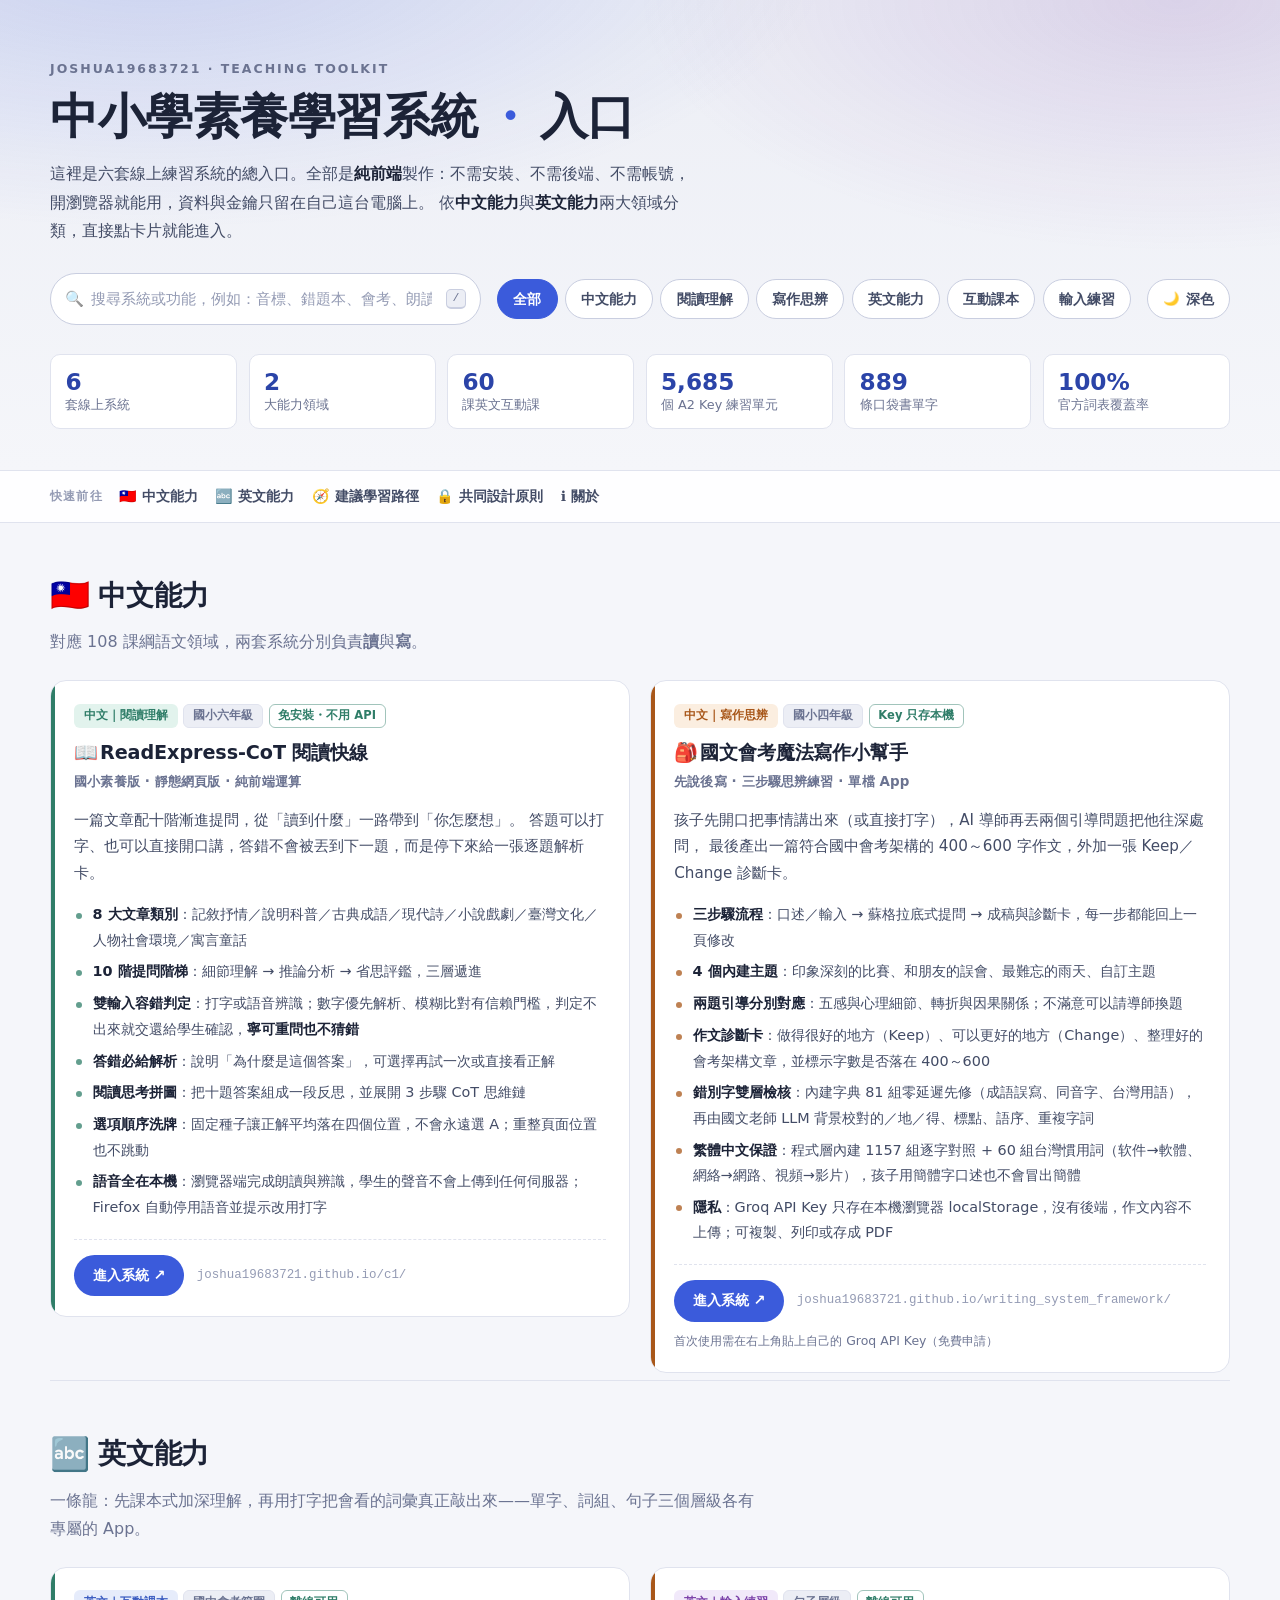
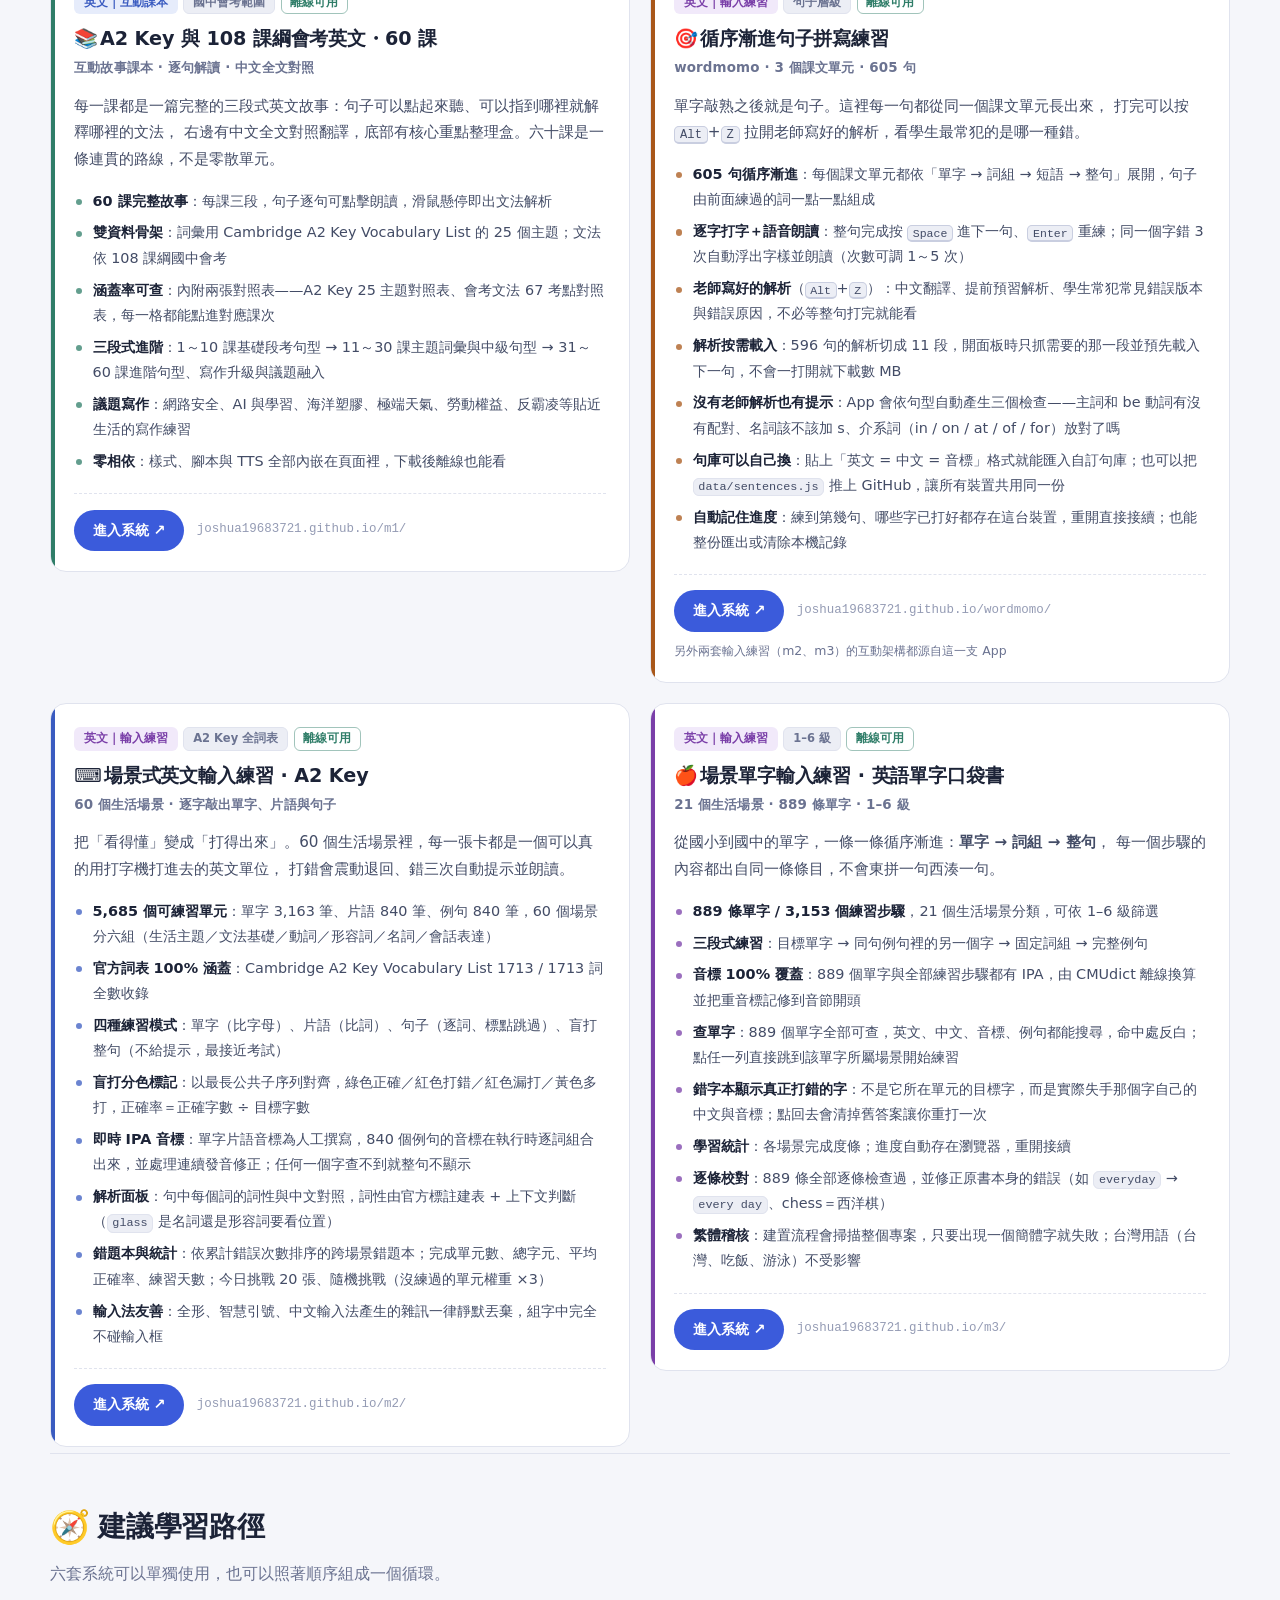
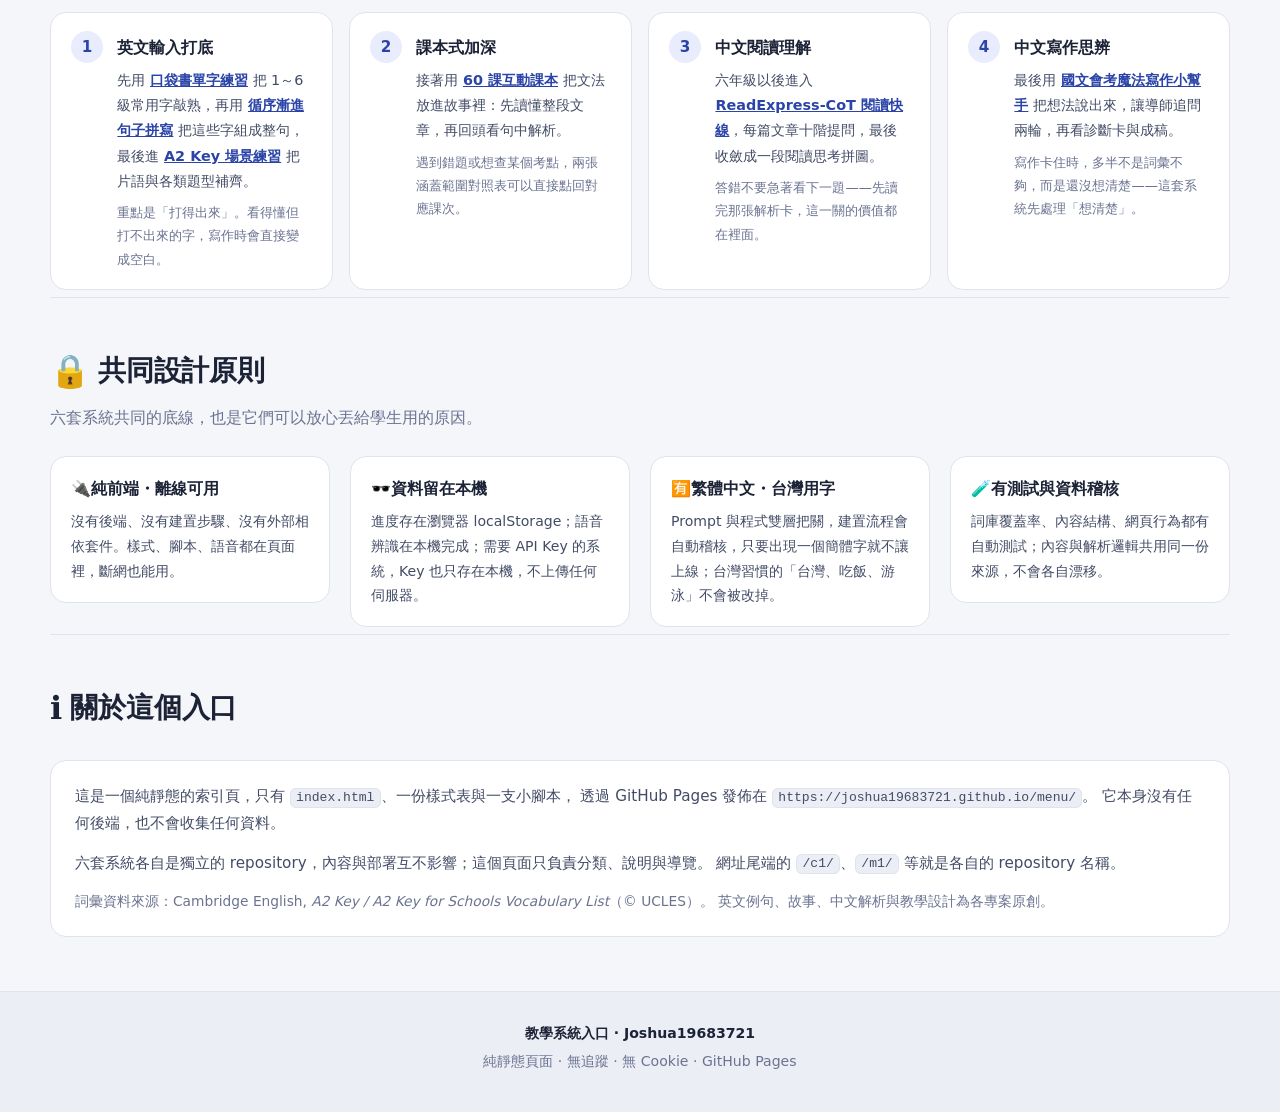
==== commit e006cbbf: "feat(menu): 加入循序漸進句子拼寫練習（wordmomo） 英文能力下多一張輸入練習卡片，補上句子層級：  - 3 個課文單元、605 句，依單字 → 詞組 → 短語 → 整句展開 - 59" ====
--- a/index.html
+++ b/index.html
@@ -31,7 +31,7 @@
     <p class="eyebrow">Joshua19683721 · Teaching Toolkit</p>
     <h1>中小學素養學習系統<span class="dot">・</span>入口</h1>
     <p class="lede">
-      這裡是五套線上練習系統的總入口。全部是<b>純前端</b>製作：不需安裝、不需後端、不需帳號，
+      這裡是六套線上練習系統的總入口。全部是<b>純前端</b>製作：不需安裝、不需後端、不需帳號，
       開瀏覽器就能用，資料與金鑰只留在自己這台電腦上。
       依<b>中文能力</b>與<b>英文能力</b>兩大領域分類，直接點卡片就能進入。
     </p>
@@ -59,7 +59,7 @@
     </div>
 
     <ul class="stats">
-      <li><b>5</b><span>套線上系統</span></li>
+      <li><b>6</b><span>套線上系統</span></li>
       <li><b>2</b><span>大能力領域</span></li>
       <li><b>60</b><span>課英文互動課</span></li>
       <li><b>5,685</b><span>個 A2 Key 練習單元</span></li>
@@ -155,10 +155,10 @@
   <section class="category" id="cat-en">
     <header class="category-head">
       <h2><span class="cat-icon" aria-hidden="true">🔤</span>英文能力</h2>
-      <p>一條龍：先課本式加深理解，再用打字把會看的詞彙真正敲出來。</p>
-    </header>
-
-    <div class="grid">
+      <p>一條龍：先課本式加深理解，再用打字把會看的詞彙真正敲出來——單字、詞組、句子三個層級各有專屬的 App。</p>
+    </header>
+
+    <div class="grid grid--2">
 
       <article class="card" data-tags="英文 閱讀 課本 教學 互動 a2 key 會考 108課綱 朗讀 翻譯 文法 故事">
         <div class="card-badges">
@@ -183,6 +183,34 @@
         <div class="card-foot">
           <a class="btn" href="https://joshua19683721.github.io/m1/" target="_blank" rel="noopener noreferrer">進入系統 ↗</a>
           <code class="url">joshua19683721.github.io/m1/</code>
+        </div>
+      </article>
+
+      <article class="card" data-tags="英文 打字 輸入 練習 句子 拼寫 課文 單元 解析 老師 句庫 朗讀 音標 匯入">
+        <div class="card-badges">
+          <span class="badge badge-d">英文｜輸入練習</span>
+          <span class="badge">句子層級</span>
+          <span class="badge badge-ok">離線可用</span>
+        </div>
+        <h3><span class="emoji" aria-hidden="true">🎯</span>循序漸進句子拼寫練習</h3>
+        <p class="card-sub">wordmomo · 3 個課文單元 · 605 句</p>
+        <p class="card-desc">
+          單字敲熟之後就是句子。這裡每一句都從同一個課文單元長出來，
+          打完可以按 <kbd>Alt</kbd>+<kbd>Z</kbd> 拉開老師寫好的解析，看學生最常犯的是哪一種錯。
+        </p>
+        <ul class="features">
+          <li><b>605 句循序漸進</b>：每個課文單元都依「單字 → 詞組 → 短語 → 整句」展開，句子由前面練過的詞一點一點組成</li>
+          <li><b>逐字打字＋語音朗讀</b>：整句完成按 <kbd>Space</kbd> 進下一句、<kbd>Enter</kbd> 重練；同一個字錯 3 次自動浮出字樣並朗讀（次數可調 1～5 次）</li>
+          <li><b>老師寫好的解析</b>（<kbd>Alt</kbd>+<kbd>Z</kbd>）：中文翻譯、提前預習解析、學生常犯常見錯誤版本與錯誤原因，不必等整句打完就能看</li>
+          <li><b>解析按需載入</b>：596 句的解析切成 11 段，開面板時只抓需要的那一段並預先載入下一句，不會一打開就下載數 MB</li>
+          <li><b>沒有老師解析也有提示</b>：App 會依句型自動產生三個檢查——主詞和 be 動詞有沒有配對、名詞該不該加 s、介系詞（in / on / at / of / for）放對了嗎</li>
+          <li><b>句庫可以自己換</b>：貼上「英文 = 中文 = 音標」格式就能匯入自訂句庫；也可以把 <code>data/sentences.js</code> 推上 GitHub，讓所有裝置共用同一份</li>
+          <li><b>自動記住進度</b>：練到第幾句、哪些字已打好都存在這台裝置，重開直接接續；也能整份匯出或清除本機記錄</li>
+        </ul>
+        <div class="card-foot">
+          <a class="btn" href="https://joshua19683721.github.io/wordmomo/" target="_blank" rel="noopener noreferrer">進入系統 ↗</a>
+          <code class="url">joshua19683721.github.io/wordmomo/</code>
+          <span class="note">另外兩套輸入練習（m2、m3）的互動架構都源自這一支 App</span>
         </div>
       </article>
 
@@ -249,7 +277,7 @@
   <section class="category" id="path">
     <header class="category-head">
       <h2><span class="cat-icon" aria-hidden="true">🧭</span>建議學習路徑</h2>
-      <p>五套系統可以單獨使用，也可以照著順序組成一個循環。</p>
+      <p>六套系統可以單獨使用，也可以照著順序組成一個循環。</p>
     </header>
 
     <ol class="path">
@@ -257,7 +285,7 @@
         <span class="step-no">1</span>
         <div>
           <h3>英文輸入打底</h3>
-          <p>先用 <a href="https://joshua19683721.github.io/m3/" target="_blank" rel="noopener noreferrer">口袋書單字練習</a> 把 1～6 級常用字敲熟，再進 <a href="https://joshua19683721.github.io/m2/" target="_blank" rel="noopener noreferrer">A2 Key 場景練習</a> 把片語與整句補上。</p>
+          <p>先用 <a href="https://joshua19683721.github.io/m3/" target="_blank" rel="noopener noreferrer">口袋書單字練習</a> 把 1～6 級常用字敲熟，再用 <a href="https://joshua19683721.github.io/wordmomo/" target="_blank" rel="noopener noreferrer">循序漸進句子拼寫</a> 把這些字組成整句，最後進 <a href="https://joshua19683721.github.io/m2/" target="_blank" rel="noopener noreferrer">A2 Key 場景練習</a> 把片語與各類題型補齊。</p>
           <p class="path-note">重點是「打得出來」。看得懂但打不出來的字，寫作時會直接變成空白。</p>
         </div>
       </li>
@@ -292,7 +320,7 @@
   <section class="category" id="common">
     <header class="category-head">
       <h2><span class="cat-icon" aria-hidden="true">🔒</span>共同設計原則</h2>
-      <p>五套系統共同的底線，也是它們可以放心丟給學生用的原因。</p>
+      <p>六套系統共同的底線，也是它們可以放心丟給學生用的原因。</p>
     </header>
 
     <div class="grid grid-principles">
@@ -327,7 +355,7 @@
         它本身沒有任何後端，也不會收集任何資料。
       </p>
       <p>
-        五套系統各自是獨立的 repository，內容與部署互不影響；這個頁面只負責分類、說明與導覽。
+        六套系統各自是獨立的 repository，內容與部署互不影響；這個頁面只負責分類、說明與導覽。
         網址尾端的 <code>/c1/</code>、<code>/m1/</code> 等就是各自的 repository 名稱。
       </p>
       <p class="muted">
--- a/assets/css/app.css
+++ b/assets/css/app.css
@@ -80,6 +80,19 @@
 .wrap { width: min(100% - 2.5rem, var(--wrap)); margin-inline: auto; }
 
 a { color: var(--accent-ink); }
+
+kbd {
+  font-family: var(--font-mono);
+  font-size: .8em;
+  line-height: 1.4;
+  color: var(--ink-2);
+  background: var(--bg-soft);
+  border: 1px solid var(--border-strong);
+  border-bottom-width: 2px;
+  border-radius: 5px;
+  padding: .05em .4em;
+  white-space: nowrap;
+}
 
 code {
   font-family: var(--font-mono);
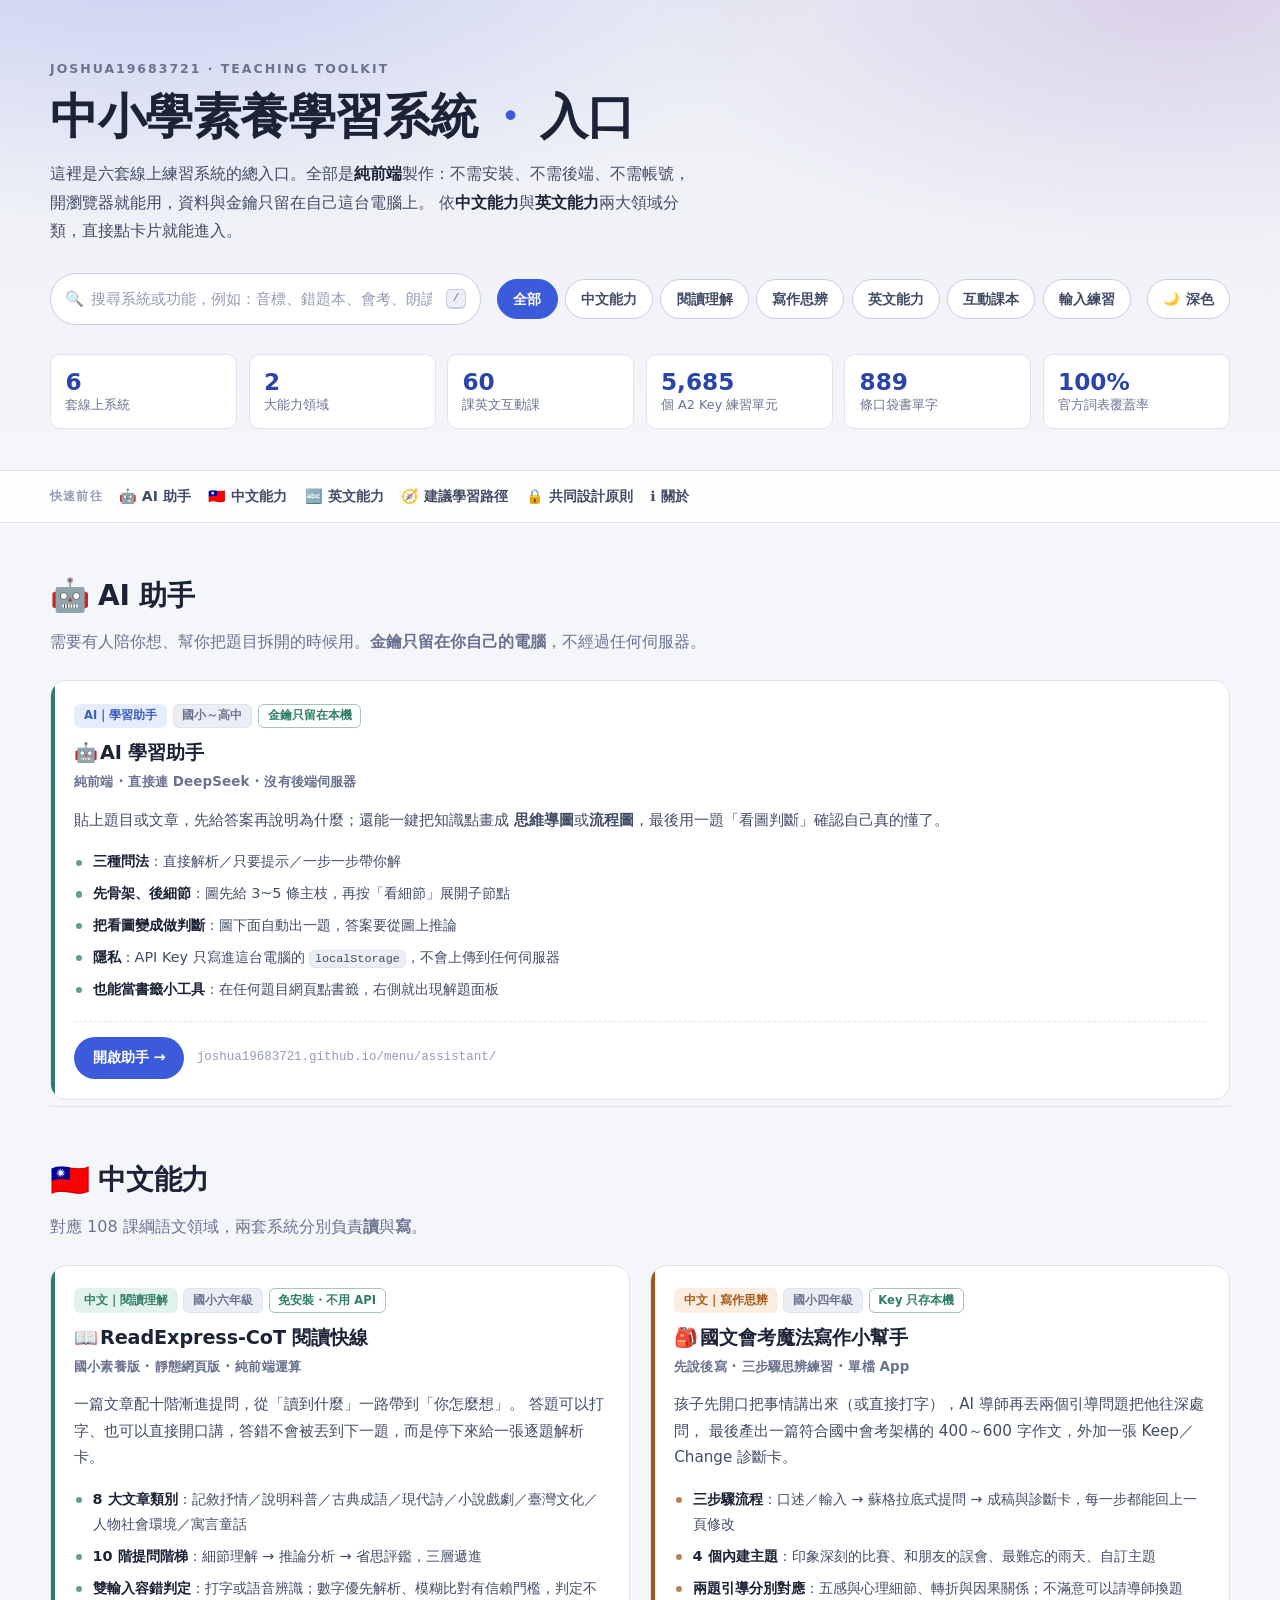
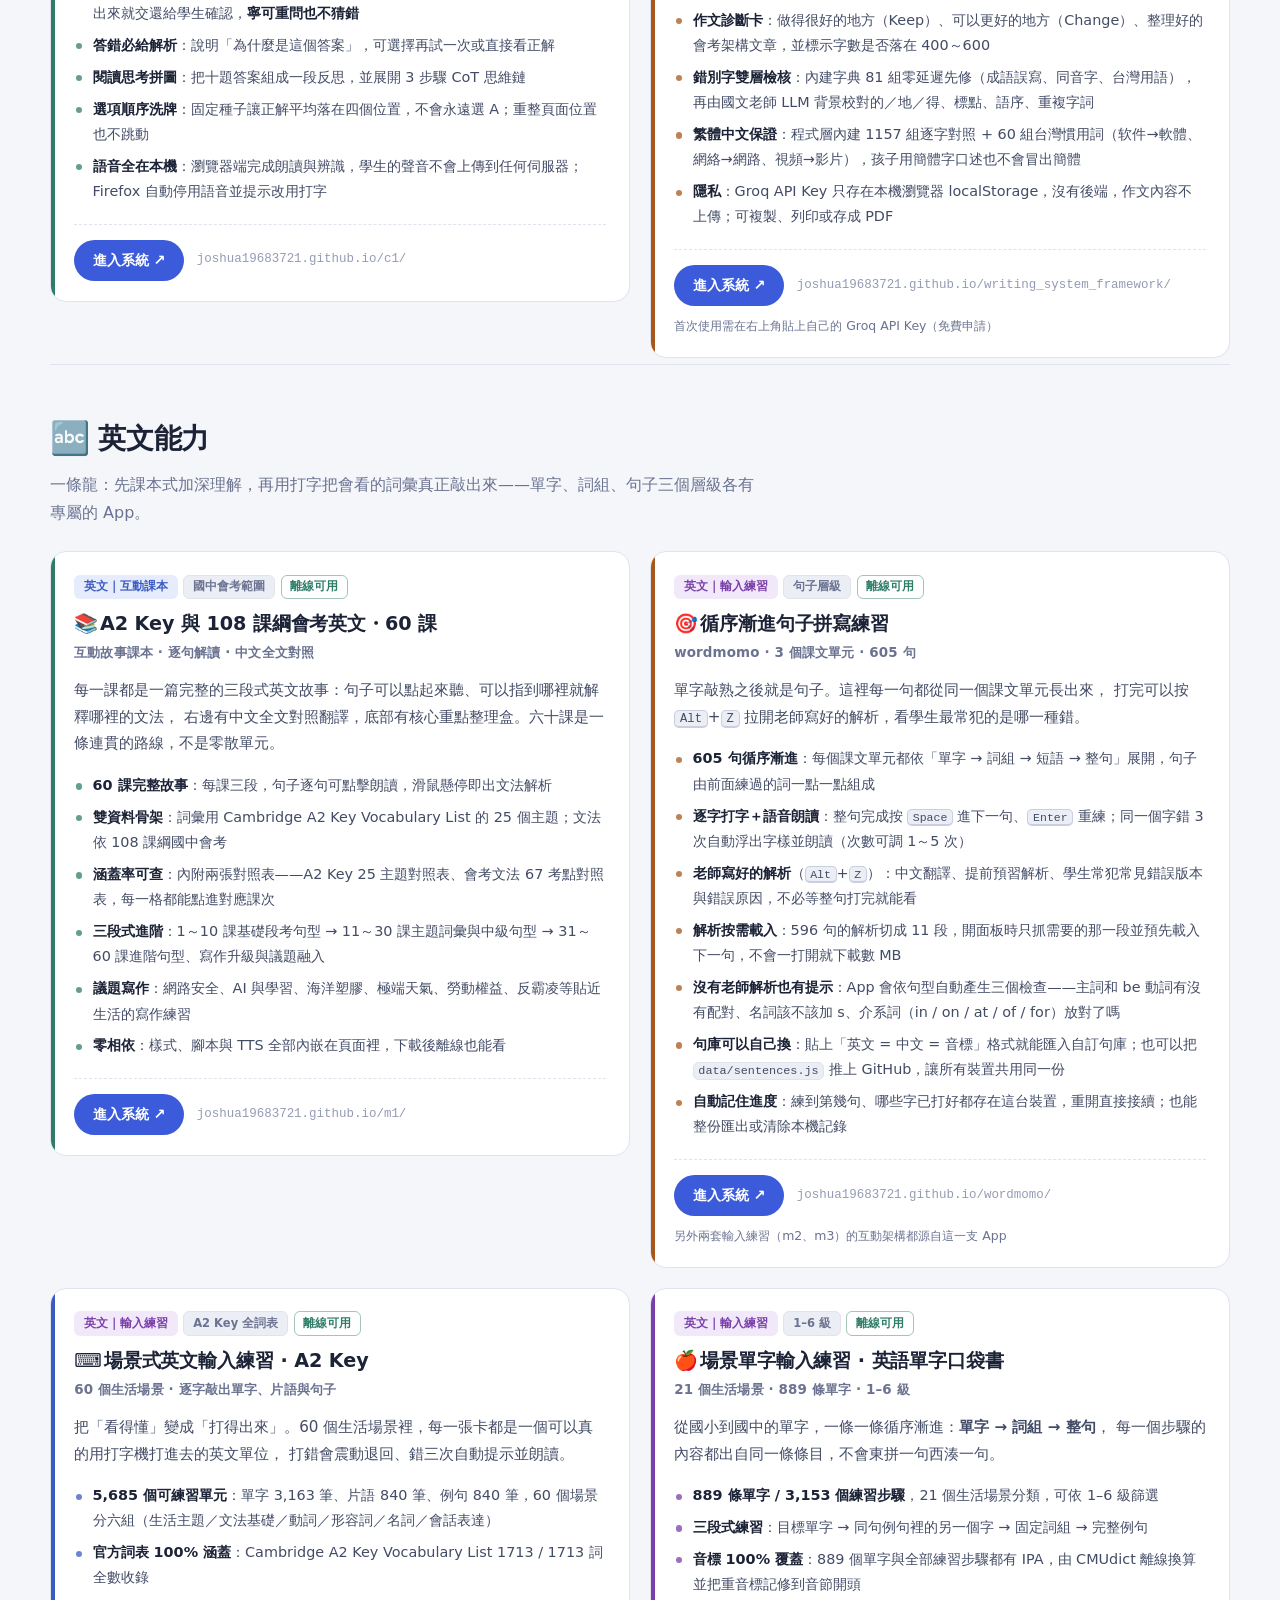
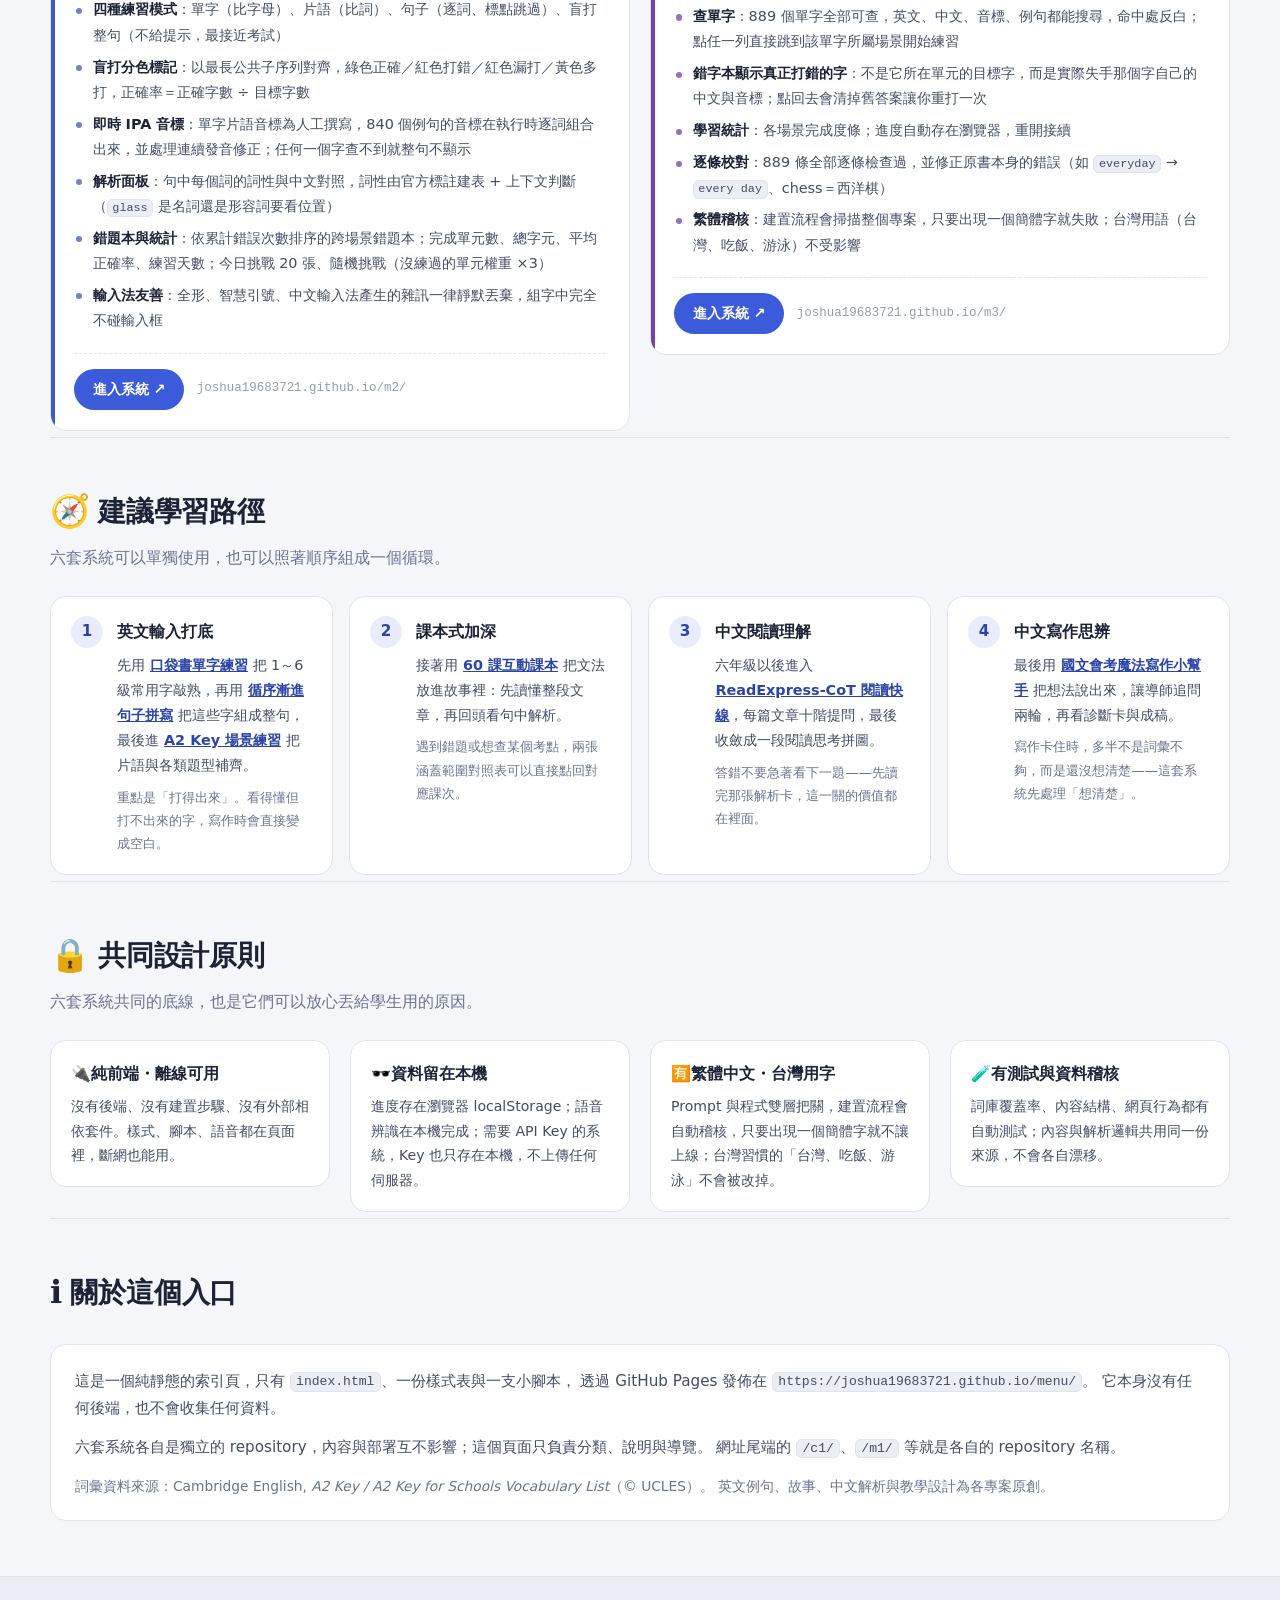
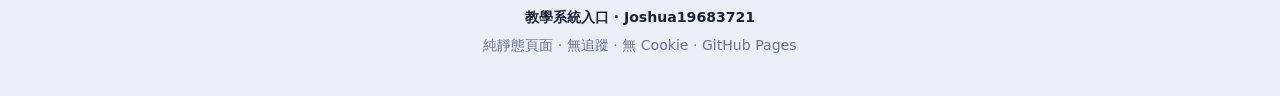
==== commit cc73bc17: "feat(assistant): add pure-frontend AI tutor - 新增 assistant/：純前端 AI 學習助手（解題、思維導圖、流程圖、看圖判斷） - DeepSeek" ====
--- a/index.html
+++ b/index.html
@@ -72,6 +72,7 @@
 <nav class="quicknav" aria-label="快速導覽">
   <div class="wrap">
     <span class="quicknav-label">快速前往</span>
+    <a href="#cat-ai">🤖 AI 助手</a>
     <a href="#cat-zh">🇹🇼 中文能力</a>
     <a href="#cat-en">🔤 英文能力</a>
     <a href="#path">🧭 建議學習路徑</a>
@@ -83,6 +84,43 @@
 <main id="main" class="wrap">
 
   <p class="empty" id="empty" hidden>找不到符合「<span id="emptyTerm"></span>」的系統，換個關鍵字試試看。</p>
+
+  <!-- ============ AI 助手 ============ -->
+  <section class="category" id="cat-ai">
+    <header class="category-head">
+      <h2><span class="cat-icon" aria-hidden="true">🤖</span>AI 助手</h2>
+      <p>需要有人陪你想、幫你把題目拆開的時候用。<b>金鑰只留在你自己的電腦</b>，不經過任何伺服器。</p>
+    </header>
+
+    <div class="grid grid--2">
+
+      <article class="card" data-tags="ai 助手 解題 deepseek 思維導圖 流程圖 摘要 翻譯 隱私 金鑰 免安裝 書籤">
+        <div class="card-badges">
+          <span class="badge badge-c">AI｜學習助手</span>
+          <span class="badge">國小～高中</span>
+          <span class="badge badge-ok">金鑰只留在本機</span>
+        </div>
+        <h3><span class="emoji" aria-hidden="true">🤖</span>AI 學習助手</h3>
+        <p class="card-sub">純前端 · 直接連 DeepSeek · 沒有後端伺服器</p>
+        <p class="card-desc">
+          貼上題目或文章，先給答案再說明為什麼；還能一鍵把知識點畫成
+          <b>思維導圖</b>或<b>流程圖</b>，最後用一題「看圖判斷」確認自己真的懂了。
+        </p>
+        <ul class="features">
+          <li><b>三種問法</b>：直接解析／只要提示／一步一步帶你解</li>
+          <li><b>先骨架、後細節</b>：圖先給 3~5 條主枝，再按「看細節」展開子節點</li>
+          <li><b>把看圖變成做判斷</b>：圖下面自動出一題，答案要從圖上推論</li>
+          <li><b>隱私</b>：API Key 只寫進這台電腦的 <code>localStorage</code>，不會上傳到任何伺服器</li>
+          <li><b>也能當書籤小工具</b>：在任何題目網頁點書籤，右側就出現解題面板</li>
+        </ul>
+        <div class="card-foot">
+          <a class="btn" href="assistant/">開啟助手 →</a>
+          <code class="url">joshua19683721.github.io/menu/assistant/</code>
+        </div>
+      </article>
+
+    </div>
+  </section>
 
   <!-- ============ 中文能力 ============ -->
   <section class="category" id="cat-zh">
